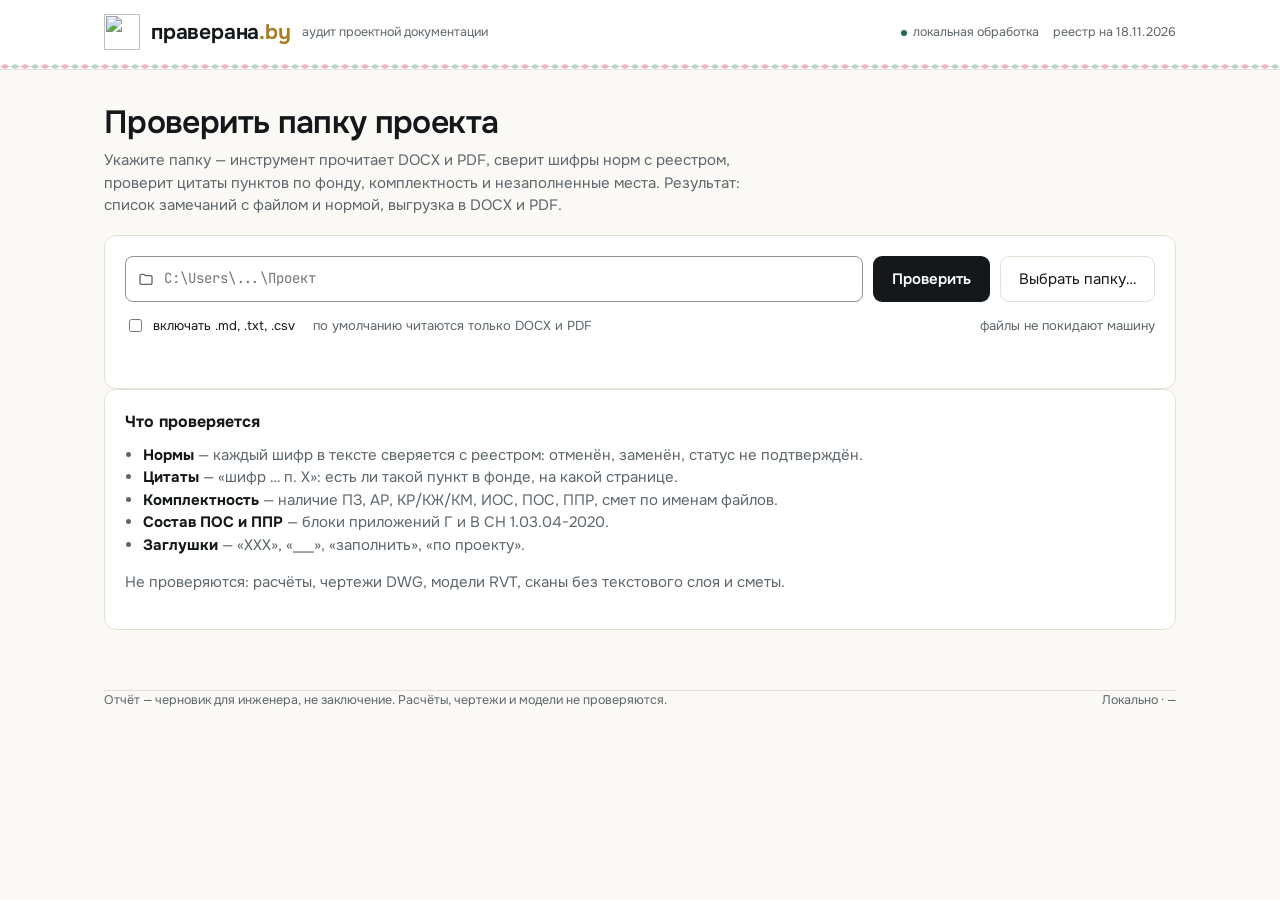
==== app/ui/index.html @ c0236869 "fix(ui): крупнее знак в шапке и подвале лендинга, в шапках /app и /review" ====
﻿<!DOCTYPE html>
<html lang="ru">
<head>
<meta charset="utf-8">
<meta name="viewport" content="width=device-width, initial-scale=1">
<title>Праверана.by — проверка папки проекта</title>
<link rel="icon" href="assets/logo/favicon.svg" type="image/svg+xml">
<link rel="stylesheet" href="assets/fonts/fonts.css">
<link rel="stylesheet" href="assets/tokens.css">
<style>
  *{box-sizing:border-box}
  html,body{margin:0}
  body{
    font:var(--t-body)/1.5 var(--font-text);
    color:var(--ink); background:var(--bg);
    -webkit-font-smoothing:antialiased;
  }
  .wrap{max-width:1120px;margin:0 auto;padding:0 24px}
  header.top{border-bottom:1px solid var(--line);background:var(--card);position:relative}
  header.top::after{
    content:"";display:block;height:5px;
    background-image:url("data:image/svg+xml;utf8,<svg xmlns='http://www.w3.org/2000/svg' width='20' height='5' viewBox='0 0 20 5'><path d='M5 0 L10 2.5 L5 5 L0 2.5Z' fill='%23c8102e'/><path d='M15 0 L20 2.5 L15 5 L10 2.5Z' fill='%2323694a'/></svg>");
    background-repeat:repeat-x;background-size:20px 5px;opacity:.3;
  }
  .top-in{display:flex;align-items:center;justify-content:space-between;height:64px;gap:16px}
  .brand{display:flex;align-items:center;gap:11px;font-weight:650;letter-spacing:-.01em}
  .brand .mark{width:36px;height:36px;flex:none}
  .brand .word{font-family:var(--serif);font-size:21px;letter-spacing:-.01em;line-height:1}
  .brand .tld{color:var(--gold)}
  .brand small{font-weight:400;color:var(--muted);font-size:12.5px;letter-spacing:0}
  .top-meta{color:var(--muted);font-size:12.5px;display:flex;gap:14px;align-items:center}
  .dot{width:6px;height:6px;border-radius:50%;background:var(--ok);display:inline-block;margin-right:6px}

  .lead{padding:34px 0 18px}
  h1{font-size:32px;line-height:1.16;margin:0 0 8px;letter-spacing:-.02em;font-weight:600;
     font-family:var(--serif)}
  .lead p{margin:0;color:var(--muted);max-width:64ch}

  .card{background:var(--card);border:1px solid var(--line);border-radius:12px;padding:20px}
  .search{display:flex;gap:10px;flex-wrap:wrap;align-items:stretch}
  .field{flex:1 1 420px;display:flex;align-items:center;gap:10px;border:1px solid var(--line-input);
         border-radius:var(--r-ctl);padding:0 12px;background:var(--surface)}
  .field:focus-within{border-color:var(--accent);box-shadow:0 0 0 3px var(--accent-soft)}
  .field svg{flex:none;color:var(--muted)}
  input[type=text]{flex:1;border:0;outline:0;padding:12px 0;font:14px/1.4 "JetBrains Mono", Consolas, ui-monospace, monospace;
                   color:var(--ink);background:transparent;min-width:0}
  button{font:inherit;cursor:pointer;border-radius:9px;border:1px solid transparent;padding:11px 18px;
         transition:background .15s, border-color .15s, color .15s}
  button:focus-visible{outline:2px solid var(--accent);outline-offset:2px}
  .btn-primary{background:var(--ink);color:#fff;font-weight:600}
  .btn-primary:hover{background:#000}
  .btn-primary[disabled],.btn-primary[aria-disabled="true"]{background:var(--disabled);cursor:default}
  .btn-ghost{background:#fff;border-color:var(--line);color:var(--ink)}
  .btn-ghost:hover{border-color:#c9c9c4}
  a.btn-ghost{display:inline-flex;align-items:center;justify-content:center;text-decoration:none;
              border:1px solid var(--line);border-radius:9px;padding:9px 14px;font-size:13px;
              color:var(--ink);background:#fff;min-width:64px}
  a.btn-ghost:hover{border-color:var(--accent);color:var(--accent)}
  .row-aux{display:flex;gap:18px;align-items:center;margin-top:14px;flex-wrap:wrap;
           color:var(--muted);font-size:13px}
  label.check{display:flex;gap:8px;align-items:center;cursor:pointer;color:var(--ink)}
  .hint{color:var(--muted)}
  .btn-link{background:none;border:0;color:var(--accent);padding:0;text-decoration:underline;
            text-underline-offset:2px;font-size:13px}

  .status{margin-top:12px;font-size:13px;color:var(--muted);min-height:20px}
  .status .bar{height:3px;background:var(--line);border-radius:2px;overflow:hidden;margin-top:8px}
  .status .bar i{display:block;height:100%;width:35%;background:var(--accent);
                 animation:slide 1.1s ease-in-out infinite}
  @keyframes slide{0%{margin-left:-35%}100%{margin-left:100%}}
  .alert{margin-top:14px;padding:12px 14px;border-radius:var(--r-ctl);background:var(--error-soft);
         border:1px solid var(--red-line);color:var(--red-ink);font-size:13.5px}
  .alert:empty{display:none}
  .sr-only{position:absolute;width:1px;height:1px;padding:0;margin:-1px;overflow:hidden;
           clip:rect(0 0 0 0);white-space:nowrap;border:0}
  .coverage{margin:0 0 14px;color:var(--muted);font-size:13px}
  .coverage b{color:var(--ink);font-weight:600}
  .table-wrap{overflow-x:auto;border-radius:var(--r-surface)}
  .table-wrap:focus-visible{outline:2px solid var(--accent);outline-offset:2px}
  .card ul{margin:0;padding-left:18px;color:var(--muted)}
  .card ul b{color:var(--ink)}

  .results{margin:26px 0 60px}
  .summary{display:grid;grid-template-columns:190px 1fr;gap:20px;align-items:stretch;
           background:var(--card);border:1px solid var(--line);border-radius:12px;padding:20px}
  .score{display:flex;flex-direction:column;justify-content:center;border-right:1px solid var(--line);
         padding-right:20px}
  .score b{font-size:44px;line-height:1;letter-spacing:-.03em}
  .score b span{font-size:18px;color:var(--muted);font-weight:500}
  .score small{color:var(--muted);margin-top:6px}
  .counts{display:grid;grid-template-columns:repeat(3,minmax(0,1fr));gap:12px;align-content:center}
  .chip{border:1px solid var(--line);border-radius:10px;padding:10px 12px;background:#fff}
  .chip span{display:block;font-size:12px;color:var(--muted);margin-bottom:2px}
  .chip strong{font-size:20px;letter-spacing:-.02em}
  .chip.error strong{color:var(--error)} .chip.warn strong{color:var(--warn)}
  .chip.info strong{color:var(--info)} .chip.ok strong{color:var(--ok)}

  .toolbar{display:flex;gap:10px;align-items:center;justify-content:space-between;margin:22px 0 10px;
           flex-wrap:wrap}
  .delta{margin-top:14px;background:var(--card);border:1px solid var(--line);border-radius:12px;
         padding:14px 16px;font-size:13.5px}
  .delta b{font-weight:650}
  .delta .up{color:var(--ok)} .delta .down{color:var(--error)}
  .delta details{margin-top:8px}
  .delta summary{cursor:pointer;color:var(--accent);font-size:13px}
  .delta ul{margin:8px 0 0;padding-left:18px;color:var(--muted);font-size:12.5px}
  .history{margin-top:10px;color:var(--muted);font-size:12.5px}
  .history span{margin-right:14px;white-space:nowrap}
  .history b{color:var(--ink);font-weight:600}  .filters{display:flex;gap:6px;flex-wrap:wrap}
  .filter{border:1px solid var(--line);background:#fff;border-radius:999px;padding:8px 14px;font-size:13px;min-height:var(--h-chip);
          color:var(--muted)}
  .filter[aria-pressed=true]{background:var(--ink);color:#fff;border-color:var(--ink)}
  .tools{display:flex;gap:10px;align-items:center}
  .searchbox{border:1px solid var(--line);border-radius:9px;padding:8px 12px;background:#fff;width:240px;
             font-size:var(--t-sm);line-height:1.4;font-family:var(--font-text);color:var(--ink)}
  .searchbox:focus{outline:0;border-color:var(--accent);box-shadow:0 0 0 3px var(--accent-soft)}

  table{width:100%;border-collapse:collapse;background:var(--card);border:1px solid var(--line);
        border-radius:12px;overflow:hidden}
  thead th{position:sticky;top:0;background:#f6f6f3;text-align:left;font-size:12px;font-weight:650;
           letter-spacing:.02em;text-transform:uppercase;color:var(--muted);padding:10px 12px;
           border-bottom:1px solid var(--line)}
  tbody td{padding:11px 12px;border-bottom:1px solid #f0f0ed;vertical-align:top;font-size:13.5px}
  tbody tr:last-child td{border-bottom:0}
  tbody tr:hover{background:#fcfcfa}
  .lvl{display:inline-block;font-size:11.5px;font-weight:650;padding:2px 8px;border-radius:999px;
       white-space:nowrap}
  .lvl.error{background:var(--error-soft);color:var(--error)}
  .lvl.warn{background:var(--warn-soft);color:var(--warn)}
  .lvl.info{background:var(--info-soft);color:var(--info)}
  .file{font:12.5px/1.45 "JetBrains Mono", Consolas, ui-monospace, monospace;color:#3a3f46;word-break:break-all}
  .cat{color:var(--muted);font-size:12.5px;white-space:nowrap}
  .norm{font:12.5px/1.45 "JetBrains Mono", Consolas, ui-monospace, monospace;color:var(--accent)}
  .act{color:var(--muted);font-size:12.5px}
  .empty{background:var(--card);border:1px dashed var(--line);border-radius:12px;padding:22px;
         color:var(--muted)}
  .empty h3{margin:0 0 8px;font-size:15px;color:var(--ink)}
  .empty ul{margin:0;padding-left:18px}
  .empty li{margin:4px 0}

  footer{border-top:1px solid var(--line);color:var(--muted);font-size:12.5px;padding:18px 0 30px;
         display:flex;justify-content:space-between;gap:16px;flex-wrap:wrap}
  .hide{display:none !important}
  @media (prefers-reduced-motion: reduce){ .status .bar i{animation:none;width:100%;opacity:.4} }
  @media (max-width:760px){
    .summary{grid-template-columns:1fr}
    .score{border-right:0;border-bottom:1px solid var(--line);padding:0 0 14px}
    .counts{grid-template-columns:1fr 1fr}
    h1{font-size:24px}
  }
</style>
</head>
<body>
<header class="top">
  <div class="wrap top-in">
    <div class="brand">
      <img class="mark" src="../assets/logo/png/mark.png" alt="" width="30" height="30">
      <span class="word">праверана<span class="tld">.by</span></span>
      <small>аудит проектной документации</small>
    </div>
    <div class="top-meta">
      <span><i class="dot"></i>локальная обработка</span>
      <span>реестр на 18.11.2026</span>
    </div>
  </div>
</header>

<main class="wrap">
  <section class="lead">
    <h1>Проверить папку проекта</h1>
    <p>Укажите папку — инструмент прочитает DOCX и PDF, сверит шифры норм с реестром, проверит
       цитаты пунктов по фонду, комплектность и незаполненные места. Результат: список замечаний
       с файлом и нормой, выгрузка в DOCX и PDF.</p>
  </section>

  <section class="card" aria-label="Запуск проверки">
    <div class="search">
      <div class="field">
        <svg width="16" height="16" viewBox="0 0 24 24" fill="none" stroke="currentColor" stroke-width="2"
             aria-hidden="true"><path d="M3 7a2 2 0 0 1 2-2h4l2 2h8a2 2 0 0 1 2 2v9a2 2 0 0 1-2 2H5a2 2 0 0 1-2-2z"/></svg>
        <input id="path" type="text" spellcheck="false" autocomplete="off"
               placeholder="C:\Users\...\Проект" aria-label="Путь к папке проекта">
      </div>
      <button class="btn-primary" id="run">Проверить</button>
      <button class="btn-ghost" id="pick">Выбрать папку…</button>
      <input id="files" type="file" webkitdirectory directory multiple class="hide">
    </div>
    <div class="row-aux">
      <label class="check"><input id="text" type="checkbox"> включать .md, .txt, .csv</label>
      <span class="hint" id="hint">по умолчанию читаются только DOCX и PDF</span>
      <span style="flex:1"></span>
      <span class="hint">файлы не покидают машину</span>
    </div>
    <div class="status" id="status" aria-live="polite"></div>
    <div class="alert" id="alert" role="alert"></div>
  </section>

  <section class="results hide" id="results" aria-labelledby="results-h">
    <h2 class="sr-only" id="results-h" tabindex="-1">Результаты проверки</h2>
    <div class="summary">
      <div class="score" id="score-block">
        <b><span id="score">—</span><span> / 10</span></b>
        <small id="verdict">оценка</small>
      </div>
      <div class="counts">
        <div class="chip error"><span>Ошибки</span><strong id="c-error">0</strong></div>
        <div class="chip warn"><span>Предупреждения</span><strong id="c-warn">0</strong></div>
        <div class="chip info"><span>Примечания</span><strong id="c-info">0</strong></div>
      </div>
    </div>

    <p class="coverage" id="coverage"></p>

    <div class="delta hide" id="delta"></div>

    <div class="toolbar">
      <div class="filters" role="group" aria-label="Фильтр по уровню">
        <button class="filter" data-filter="all" aria-pressed="true">Все <span id="n-all"></span></button>
        <button class="filter" data-filter="error" aria-pressed="false">Ошибки <span id="n-error"></span></button>
        <button class="filter" data-filter="warn" aria-pressed="false">Предупреждения <span id="n-warn"></span></button>
        <button class="filter" data-filter="info" aria-pressed="false">Примечания <span id="n-info"></span></button>
      </div>
      <div class="tools">
        <input class="searchbox" id="q" type="search" placeholder="Поиск по замечаниям" aria-label="Поиск по замечаниям">
        <a class="btn-ghost" id="dl-marked" href="#" download title="Копии DOCX с комментариями Word">Разметка (ZIP)</a>
        <a class="btn-ghost" id="dl-docx" href="#" download aria-label="Скачать отчёт DOCX">Отчёт DOCX</a>
        <a class="btn-ghost" id="dl-pdf" href="#" download aria-label="Скачать отчёт PDF">Отчёт PDF</a>
      </div>
    </div>

    <div class="table-wrap" role="region" aria-label="Таблица замечаний" tabindex="0">
    <table id="tbl">
      <thead>
        <tr>
          <th style="width:88px">Уровень</th>
          <th style="width:120px">Категория</th>
          <th style="width:250px">Где</th>
          <th>Замечание</th>
          <th style="width:190px">Норма</th>
          <th style="width:200px">Действие</th>
        </tr>
      </thead>
      <tbody id="tbody"></tbody>
    </table>
    <div class="empty hide" id="noresults">По выбранным фильтрам ничего не найдено.</div>
  </section>

  <section class="card" id="intro" style="margin-bottom:60px">
    <h2 style="margin:0 0 10px;font-size:var(--t-h3)">Что проверяется</h2>
    <ul>
      <li><b>Нормы</b> — каждый шифр в тексте сверяется с реестром: отменён, заменён, статус не подтверждён.</li>
      <li><b>Цитаты</b> — «шифр … п. X»: есть ли такой пункт в фонде, на какой странице.</li>
      <li><b>Комплектность</b> — наличие ПЗ, АР, КР/КЖ/КМ, ИОС, ПОС, ППР, смет по именам файлов.</li>
      <li><b>Состав ПОС и ППР</b> — блоки приложений Г и В СН 1.03.04-2020.</li>
      <li><b>Заглушки</b> — «ХХХ», «___», «заполнить», «по проекту».</li>
    </ul>
    <p class="hint">Не проверяются: расчёты, чертежи DWG, модели RVT, сканы без текстового слоя и сметы.</p>
  </section>

  <footer class="wrap" style="padding-left:0;padding-right:0">
    <span>Отчёт — черновик для инженера, не заключение. Расчёты, чертежи и модели не проверяются.</span>
    <span>Локально · <span id="meta-line">—</span></span>
  </footer>
</main>

<script>
const $ = (id) => document.getElementById(id);
let job = null, result = null, filter = 'all', query = '';

const fmt = (n) => new Intl.NumberFormat('ru-RU').format(n);

function setStatus(text, busy) {
  const el = $('status');
  el.innerHTML = text ? `${text}${busy ? '<div class="bar"><i></i></div>' : ''}` : '';
}

function showError(msg) {
  $('alert').textContent = msg;
}
function clearError() { $('alert').textContent = ''; }

let netErrors = 0;

async function start() {
  if ($('run').getAttribute('aria-disabled') === 'true') return;
  const path = $('path').value.trim();
  const input = $('path');
  if (!path) {
    input.setAttribute('aria-invalid', 'true');
    input.setAttribute('aria-describedby', 'alert');
    showError('Укажите путь к папке проекта или выберите её кнопкой «Выбрать папку…».');
    input.focus();
    return;
  }
  input.removeAttribute('aria-invalid');
  clearError();
  netErrors = 0;
  $('results').classList.add('hide');
  $('intro').classList.add('hide');
  $('run').setAttribute('aria-disabled', 'true');
  setStatus('Читаю документы и сверяю с реестром…', true);
  try {
    const res = await fetch('/api/audit', {
      method: 'POST', headers: {'Content-Type': 'application/json'},
      body: JSON.stringify({path, include_text: $('text').checked})
    });
    if (!res.ok) throw new Error((await res.json()).detail || 'Сервер не принял запрос. Проверьте путь и повторите.');
    job = (await res.json()).job;
    localStorage.setItem('audit-path', path);
    poll();
  } catch (e) {
    $('run').removeAttribute('aria-disabled');
    setStatus('');
    showError(e.message);
  }
}

async function poll() {
  try {
    const res = await fetch(`/api/audit/${job}`);
    const data = await res.json();
    if (!data.state) {
      throw new Error('Задача потеряна — сервер перезапускался. Запустите проверку заново.');
    }
    if (data.state === 'done') {
      result = data.result;
      render();
      $('run').removeAttribute('aria-disabled');
      const s = result.summary;
      setStatus(`Готово: оценка ${String(s.score).replace('.', ',')}, ошибок ${s.error}, `
        + `предупреждений ${s.warn}, примечаний ${s.info}.`);
      $('results-h').focus();
      return;
    }
    if (data.state === 'error') throw new Error(friendly(data.error));
    netErrors = 0;
    setTimeout(poll, 600);
  } catch (e) {
    if (e instanceof TypeError && ++netErrors < 3) { setTimeout(poll, 800); return; }
    $('run').removeAttribute('aria-disabled');
    setStatus('');
    showError(e.message === 'Failed to fetch'
      ? 'Сервер не отвечает. Проверьте, что приложение запущено, и повторите.'
      : e.message);
  }
}

function friendly(text) {
  const t = String(text || '');
  if (/PermissionError|WinError 5|Access is denied/i.test(t)) {
    return 'Нет доступа к папке. Проверьте права или выберите другую папку.';
  }
  if (/No such file|не найден/i.test(t)) return 'Папка не найдена. Проверьте путь.';
  return t || 'Не удалось выполнить проверку.';
}

function render() {
  const s = result.summary, m = result.meta;
  $('score').textContent = String(s.score).replace('.', ',');
  $('verdict').textContent = s.score >= 8 ? 'пригодно к проверке'
    : s.score >= 5 ? 'требуются исправления' : 'существенные дефекты';
  $('c-error').textContent = s.error;
  $('c-warn').textContent = s.warn;
  $('c-info').textContent = s.info;
  $('n-all').textContent = result.findings.length;
  $('n-error').textContent = s.error;
  $('n-warn').textContent = s.warn;
  $('n-info').textContent = s.info;
  $('meta-line').textContent =
    `${m.files_scanned} док. · ${m.size_mb} МБ · ${m.duration_s} с`;

  const skipped = m.skipped || 0;
  const errorsCount = (result.errors || []).length;
  let coverage = `Прочитано файлов: <b>${m.files_scanned}</b> из ${m.files_total}.`;
  if (skipped) coverage += ` Пропущено без чтения: ${skipped} (чертежи, модели, архивы).`;
  if (errorsCount) coverage += ` Не удалось прочитать: ${errorsCount}.`;
  coverage += ' Сканы без текстового слоя не проверяются.';
  $('coverage').innerHTML = coverage;

  $('dl-docx').href = `/api/report/${job}.docx`;
  $('dl-pdf').href = `/api/report/${job}.pdf`;
  $('dl-marked').href = `/api/marked/${job}.zip`;
  renderDynamics();
  $('results').classList.remove('hide');
  $('intro').classList.add('hide');
  drawRows();
}

function signed(x) {
  const v = Math.round(x * 10) / 10;
  return (v > 0 ? '+' : '') + String(v).replace('.', ',');
}

function renderDynamics() {
  const box = $('delta');
  const h = result.history || {};
  const prev = h.previous;
  parts = [];
  if (prev) {
    const d = prev.delta;
    const cls = (x, invert) => (x === 0 ? '' : (x > 0) === !!invert ? 'up' : 'down');
    parts.push(`<b>Динамика с прогоном ${prev.old_date || 'ранее'}:</b> `
      + `оценка ${String(prev.old_score).replace('.', ',')} → ${String(prev.new_score).replace('.', ',')} `
      + `<span class="${cls(d.score, true)}">(${signed(d.score)})</span> · `
      + `ошибки <span class="${cls(d.error)}">${signed(d.error)}</span> · `
      + `предупреждения <span class="${cls(d.warn)}">${signed(d.warn)}</span> · `
      + `инфо <span class="${cls(d.info)}">${signed(d.info)}</span>`);
    if (prev.fixed.length || prev.added.length) {
      const fixed = prev.fixed.slice(0, 8).map(f => `<li>исправлено: ${esc(f.message)}${f.norm ? ' — ' + esc(f.norm) : ''}</li>`).join('');
      const added = prev.added.slice(0, 8).map(f => `<li>новое: ${esc(f.message)}${f.norm ? ' — ' + esc(f.norm) : ''}</li>`).join('');
      parts.push(`<details><summary>Исправлено ${prev.fixed_count ?? prev.fixed.length} · появилось ${prev.added_count ?? prev.added.length}</summary>`
        + `<ul>${fixed}${added}</ul></details>`);
    }
    if (prev.scope_changed) {
      parts.push(`<div class="history">Состав выборки изменился: было ${prev.files_old} документов, стало ${prev.files_new}. Сравнение по числу замечаний в этом случае условное.</div>`);
    }
  }
  if (h.runs && h.runs.length) {
    parts.push('<div class="history">Прогоны: ' + h.runs.map(r =>
      `<span>${r.date} — <b>${String(r.score).replace('.', ',')}</b> (${r.error}/${r.warn}/${r.info})</span>`
    ).join('') + '</div>');
  }
  if (!parts.length) { box.classList.add('hide'); box.innerHTML = ''; return; }
  box.innerHTML = parts.join('');
  box.classList.remove('hide');
}

function drawRows() {
  const body = $('tbody');
  body.innerHTML = '';
  const rows = result.findings.filter(f =>
    (filter === 'all' || f.severity === filter) &&
    (!query || (f.message + ' ' + f.file + ' ' + f.norm + ' ' + f.category).toLowerCase()
      .includes(query.toLowerCase())));
  $('noresults').classList.toggle('hide', rows.length > 0);
  if (!rows.length) {
    $('noresults').textContent = rows.length === 0 && !result.findings.length
      ? 'Выполненные проверки замечаний не выявили. Это не заключение экспертизы.'
      : 'По выбранным фильтрам ничего не найдено. Сбросьте фильтр или измените запрос.';
  }
  for (const f of rows) {
    const tr = document.createElement('tr');
    const label = f.severity === 'error' ? 'Ошибка'
      : f.severity === 'warn' ? 'Предупр.' : 'Прим.';
    const isDocx = /\.docx$/i.test(f.file || '');
    const place = f.page ? `${isDocx ? 'фрагм.' : 'стр.'} ${f.page}` : '';
    const where = f.file === '—' ? 'комплект проекта' : f.file + (place ? `, ${place}` : '');
    tr.innerHTML = `
      <td><span class="lvl ${f.severity}">${label}</span></td>
      <td class="cat">${esc(f.category)}</td>
      <td class="file">${esc(where)}</td>
      <td>${esc(f.message)}</td>
      <td class="norm">${esc(f.norm || '—')}</td>
      <td class="act">${esc(f.action || '—')}</td>`;
    body.appendChild(tr);
  }
}

function esc(s) {
  return String(s).replace(/[&<>"']/g, (c) => ({'&':'&amp;','<':'&lt;','>':'&gt;','"':'&quot;',"'":'&#39;'}[c]));
}

$('run').addEventListener('click', start);
$('path').addEventListener('keydown', (e) => { if (e.key === 'Enter') start(); });
$('pick').addEventListener('click', () => $('files').click());

$('files').addEventListener('change', async (ev) => {
  const files = ev.target.files;
  if (!files.length) return;
  clearError();
  $('results').classList.add('hide');
  $('run').setAttribute('aria-disabled', 'true');
  setStatus(`Загружаю ${files.length} файлов во временную папку…`, true);
  const fd = new FormData();
  for (const f of files) fd.append('files', f, f.webkitRelativePath || f.name);
  fd.append('include_text', $('text').checked ? 'true' : 'false');
  try {
    const res = await fetch('/api/upload', {method: 'POST', body: fd});
    if (!res.ok) throw new Error((await res.json()).detail || 'Не удалось загрузить файлы. Попробуйте ещё раз.');
    const data = await res.json();
    job = data.job;
    setStatus('Читаю документы и сверяю с реестром…', true);
    poll();
  } catch (e) {
    $('run').removeAttribute('aria-disabled');
    setStatus('');
    showError(e.message);
  }
});

// выгрузки: проверяем ответ и объясняем сбой вместо страницы сервера
for (const [id, what] of [['dl-docx', 'DOCX'], ['dl-pdf', 'PDF'], ['dl-marked', 'разметку']]) {
  $(id).addEventListener('click', async (ev) => {
    if (!job) { ev.preventDefault(); showError('Сначала выполните проверку.'); return; }
    const href = $(id).getAttribute('href') || '';
    if (!href || href === '#') { ev.preventDefault(); return; }
    ev.preventDefault();
    clearError();
    try {
      const res = await fetch(href, {method: 'GET'});
      if (!res.ok) {
        const data = await res.json().catch(() => ({}));
        throw new Error(data.detail || (id === 'dl-pdf'
          ? 'Не удалось собрать PDF. Скачайте отчёт DOCX.'
          : `Не удалось подготовить ${what}. Повторите позже.`));
      }
      const blob = await res.blob();
      const a = document.createElement('a');
      a.href = URL.createObjectURL(blob);
      a.download = res.headers.get('content-disposition')?.match(/filename="?([^";]+)/i)?.[1]
        || `praverana-${what}.bin`;
      document.body.appendChild(a);
      a.click();
      a.remove();
      URL.revokeObjectURL(a.href);
    } catch (e) {
      showError(e.message);
    }
  });
}

document.querySelectorAll('.filter').forEach(btn => {
  btn.addEventListener('click', () => {
    document.querySelectorAll('.filter').forEach(b => b.setAttribute('aria-pressed', 'false'));
    btn.setAttribute('aria-pressed', 'true');
    filter = btn.dataset.filter;
    drawRows();
  });
});
$('q').addEventListener('input', (e) => { query = e.target.value.trim(); drawRows(); });

const saved = localStorage.getItem('audit-path');
const params = new URLSearchParams(location.search);
const qPath = params.get('path');
const qJob = params.get('job');
if (qJob) {
  job = qJob;
  fetch(`/api/audit/${job}`).then(r => r.json()).then(data => {
    if (data.state === 'done') { result = data.result; render(); }
  });
} else if (qPath) {
  $('path').value = qPath;
  if (params.get('text') === '1') $('text').checked = true;
  if (params.get('autorun') === '1') setTimeout(start, 60);
} else if (saved) {
  $('path').value = saved;
}
</script>
</body>
</html>
---- app/ui/assets/fonts/fonts.css ----
/* Праверана.by — локальные шрифты (OFL): Onest (variable) + JetBrains Mono.
   Файлы лежат рядом, внешние запросы не выполняются. */

@font-face {
  font-family: "Onest";
  font-style: normal;
  font-weight: 100 900;
  font-display: swap;
  src: url("cyrillic-wght-normal.woff2") format("woff2-variations");
  unicode-range: U+0301, U+0400-045F, U+0490-0491, U+04B0-04B1, U+2116;
}
@font-face {
  font-family: "Onest";
  font-style: normal;
  font-weight: 100 900;
  font-display: swap;
  src: url("cyrillic-ext-wght-normal.woff2") format("woff2-variations");
  unicode-range: U+0460-052F, U+1C80-1C88, U+20B4, U+2DE0-2DFF, U+A640-A69F, U+FE2E-FE2F;
}
@font-face {
  font-family: "Onest";
  font-style: normal;
  font-weight: 100 900;
  font-display: swap;
  src: url("latin-wght-normal.woff2") format("woff2-variations");
  unicode-range: U+0000-00FF, U+0131, U+0152-0153, U+02BB-02BC, U+02C6, U+02DA, U+02DC,
                 U+0304, U+0308, U+0329, U+2000-206F, U+20AC, U+2122, U+2191, U+2193,
                 U+2212, U+2215, U+FEFF, U+FFFD;
}
@font-face {
  font-family: "Onest";
  font-style: normal;
  font-weight: 100 900;
  font-display: swap;
  src: url("latin-ext-wght-normal.woff2") format("woff2-variations");
  unicode-range: U+0100-02BA, U+02BD-02C5, U+02C7-02CC, U+02CE-02D7, U+02DD-02FF, U+0304,
                 U+0308, U+0329, U+1D00-1DBF, U+1E00-1E9F, U+1EF2-1EFF, U+2020, U+20A0-20AB,
                 U+20AD-20C0, U+2113, U+2C60-2C7F, U+A720-A7FF;
}

@font-face {
  font-family: "JetBrains Mono";
  font-style: normal;
  font-weight: 400;
  font-display: swap;
  src: url("cyrillic-400-normal.woff2") format("woff2");
  unicode-range: U+0301, U+0400-045F, U+0490-0491, U+04B0-04B1, U+2116;
}
@font-face {
  font-family: "JetBrains Mono";
  font-style: normal;
  font-weight: 500;
  font-display: swap;
  src: url("cyrillic-500-normal.woff2") format("woff2");
  unicode-range: U+0301, U+0400-045F, U+0490-0491, U+04B0-04B1, U+2116;
}
@font-face {
  font-family: "JetBrains Mono";
  font-style: normal;
  font-weight: 400;
  font-display: swap;
  src: url("latin-400-normal.woff2") format("woff2");
  unicode-range: U+0000-00FF, U+0131, U+0152-0153, U+02BB-02BC, U+02C6, U+02DA, U+02DC,
                 U+0304, U+0308, U+0329, U+2000-206F, U+20AC, U+2122, U+2191, U+2193,
                 U+2212, U+2215, U+FEFF, U+FFFD;
}
@font-face {
  font-family: "JetBrains Mono";
  font-style: normal;
  font-weight: 500;
  font-display: swap;
  src: url("latin-500-normal.woff2") format("woff2");
  unicode-range: U+0000-00FF, U+0131, U+0152-0153, U+02BB-02BC, U+02C6, U+02DA, U+02DC,
                 U+0304, U+0308, U+0329, U+2000-206F, U+20AC, U+2122, U+2191, U+2193,
                 U+2212, U+2215, U+FEFF, U+FFFD;
}
---- app/ui/assets/tokens.css ----
﻿/* Праверана.by — единые токены для лендинга (/) и инструмента (/app).
   Значения — из docs/SYSTEM.md; контрасты текста посчитаны по WCAG AA. */

:root {
  /* поверхность */
  --paper: #faf9f5;
  --surface: #ffffff;
  --surface-sunk: #f6f6f3;

  /* линии */
  --line: #e4e0d6;
  --line-soft: #f0f0ed;
  --line-strong: #c9c9c4;

  /* текст */
  --ink: #15181a;
  --ink-2: #3a3f46;
  --muted: #5d666b;
  --disabled: #b9bdbd;

  /* бренд */
  --gold: #a97c22;        /* только графика и знак */
  --gold-text: #8a5f14;   /* золото как текст, 5,35:1 на бумаге */
  --gold-soft: #f6efdf;
  --red: #c8102e;
  --red-soft: #fbeaec;
  --red-ink: #6b1d18;
  --red-line: #eed6d3;
  --green: #23694a;
  --green-soft: #e9f2ec;
  --slate: #3a4a5a;       /* уровень «примечание»: нейтраль, не бренд */
  --slate-soft: #eef1f4;

  /* фокус */
  --focus: #f1efe8;
  --ring: 0 0 0 3px var(--focus);

  /* шрифты */
  --font-display: "Onest", "Segoe UI", system-ui, sans-serif;
  --font-text: "Onest", "Segoe UI", system-ui, sans-serif;
  --font-mono: "JetBrains Mono", Consolas, ui-monospace, monospace;

  /* шкала кеглей */
  --t-xs: 12px;
  --t-sm: 13px;
  --t-body: 15px;
  --t-h3: 16px;
  --t-metric: 20px;
  --t-h2: 22px;
  --t-h1: 32px;
  --t-score: 44px;

  /* отступы */
  --sp-1: 4px;
  --sp-2: 8px;
  --sp-3: 12px;
  --sp-4: 16px;
  --sp-5: 24px;
  --sp-6: 32px;

  /* радиусы */
  --r-ctl: 8px;
  --r-surface: 12px;
  --r-media: 20px;
  --r-pill: 999px;

  /* высоты контролов */
  --h-ctl: 40px;
  --h-cta: 44px;
  --h-chip: 32px;

  /* семантика уровней */
  --sev-error: var(--red);
  --sev-error-soft: var(--red-soft);
  --sev-warn: var(--gold-text);
  --sev-warn-soft: var(--gold-soft);
  --sev-info: var(--slate);
  --sev-info-soft: var(--slate-soft);
  --sev-ok: var(--green);
  --sev-ok-soft: var(--green-soft);

  /* псевдонимы приложения */
  --serif: var(--font-display);
  --sans: var(--font-text);
  --mono: var(--font-mono);
  --line-input: #8a8f94;
  --bg: var(--paper);
  --card: var(--surface);
  --accent: var(--ink);
  --accent-soft: var(--focus);
  --error: var(--sev-error);
  --error-soft: var(--sev-error-soft);
  --warn: var(--sev-warn);
  --warn-soft: var(--sev-warn-soft);
  --info: var(--sev-info);
  --info-soft: var(--sev-info-soft);
  --ok: var(--sev-ok);
  --ok-soft: var(--sev-ok-soft);

  /* псевдонимы кита (лендинг) */
  --p-bg: var(--paper);
  --p-surface: var(--surface);
  --p-ink: var(--ink);
  --p-muted: var(--muted);
  --p-accent: var(--gold-text);
  --p-accent-ink: var(--paper);
  --p-action: var(--ink);
  --p-action-ink: var(--paper);
  --p-inv-bg: var(--ink);
  --p-inv-surface: #222526;
  --p-inv-ink: var(--paper);
  --p-inv-muted: #a5a6a3;
  --p-inv-accent: #d9a441;
  --p-inv-accent-ink: var(--ink);
  --p-inv-action: #d9a441;
  --p-inv-action-ink: var(--ink);
  --display-weight: 500;
  --display-tracking: -0.035em;
  --display-tracking-xl: -0.04em;
}
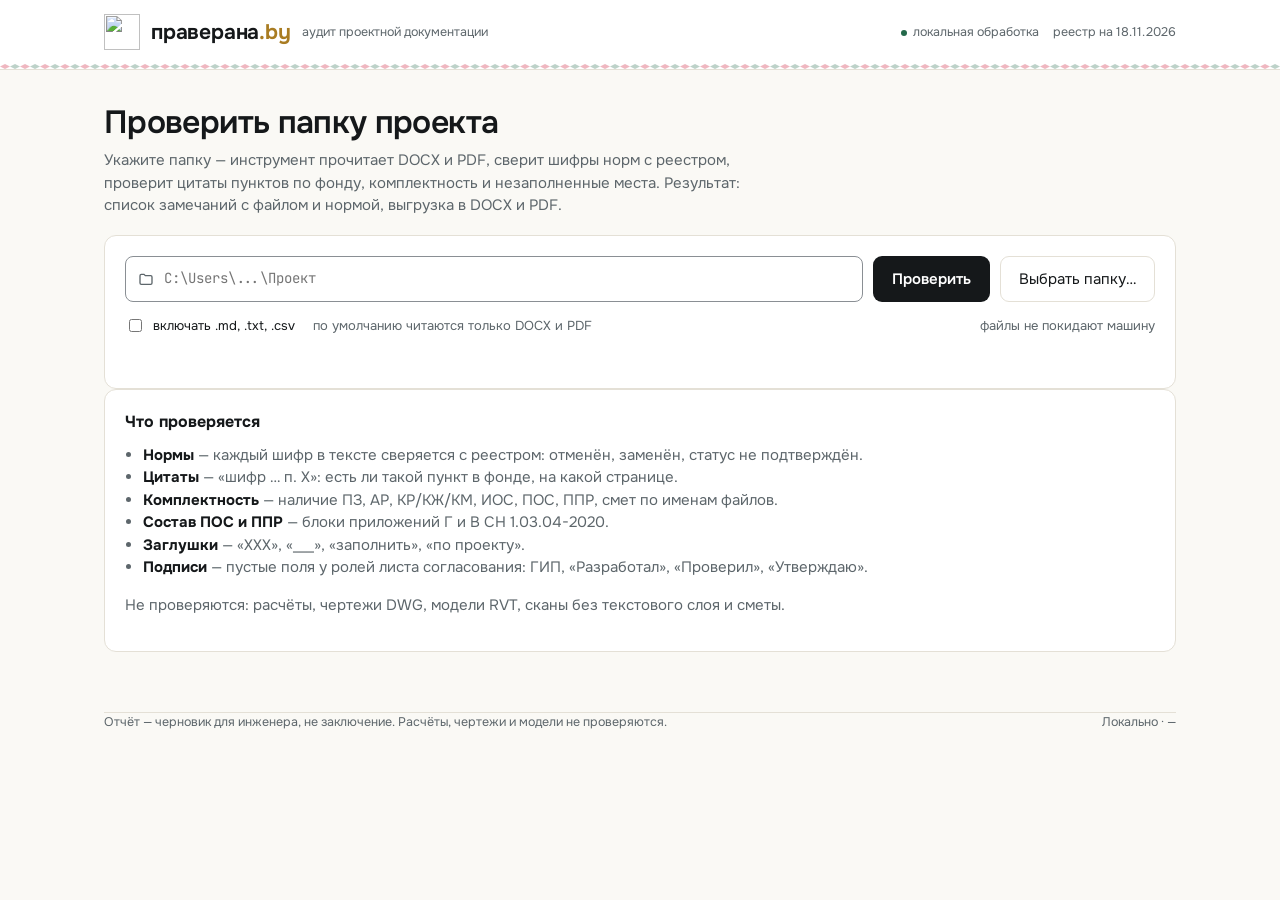
==== commit 60e2f9a7: "feat(engine): проверка подписей листа согласования (#65)" ====
--- a/app/ui/index.html
+++ b/app/ui/index.html
@@ -4,7 +4,14 @@
 <meta charset="utf-8">
 <meta name="viewport" content="width=device-width, initial-scale=1">
 <title>Праверана.by — проверка папки проекта</title>
-<link rel="icon" href="assets/logo/favicon.svg" type="image/svg+xml">
+<link rel="icon" type="image/svg+xml" href="/assets/logo/favicon.svg">
+<link rel="icon" href="/assets/icons/favicon.ico" sizes="any">
+<link rel="icon" type="image/png" sizes="32x32" href="/assets/icons/favicon-32.png">
+<link rel="icon" type="image/png" sizes="16x16" href="/assets/icons/favicon-16.png">
+<link rel="apple-touch-icon" href="/assets/icons/apple-touch-icon-180.png">
+<link rel="mask-icon" href="/assets/icons/safari-pinned-tab.svg" color="#15181A">
+<link rel="manifest" href="/manifest.webmanifest">
+<meta name="theme-color" content="#FAF9F5">
 <link rel="stylesheet" href="assets/fonts/fonts.css">
 <link rel="stylesheet" href="assets/tokens.css">
 <style>
@@ -230,14 +237,15 @@
 
     <div class="table-wrap" role="region" aria-label="Таблица замечаний" tabindex="0">
     <table id="tbl">
+      <caption class="sr-only">Замечания аудита: уровень, категория, где, замечание, норма, действие</caption>
       <thead>
         <tr>
-          <th style="width:88px">Уровень</th>
-          <th style="width:120px">Категория</th>
-          <th style="width:250px">Где</th>
-          <th>Замечание</th>
-          <th style="width:190px">Норма</th>
-          <th style="width:200px">Действие</th>
+          <th scope="col" style="width:88px">Уровень</th>
+          <th scope="col" style="width:120px">Категория</th>
+          <th scope="col" style="width:250px">Где</th>
+          <th scope="col">Замечание</th>
+          <th scope="col" style="width:190px">Норма</th>
+          <th scope="col" style="width:200px">Действие</th>
         </tr>
       </thead>
       <tbody id="tbody"></tbody>
@@ -253,6 +261,7 @@
       <li><b>Комплектность</b> — наличие ПЗ, АР, КР/КЖ/КМ, ИОС, ПОС, ППР, смет по именам файлов.</li>
       <li><b>Состав ПОС и ППР</b> — блоки приложений Г и В СН 1.03.04-2020.</li>
       <li><b>Заглушки</b> — «ХХХ», «___», «заполнить», «по проекту».</li>
+      <li><b>Подписи</b> — пустые поля у ролей листа согласования: ГИП, «Разработал», «Проверил», «Утверждаю».</li>
     </ul>
     <p class="hint">Не проверяются: расчёты, чертежи DWG, модели RVT, сканы без текстового слоя и сметы.</p>
   </section>
@@ -357,7 +366,8 @@
 function render() {
   const s = result.summary, m = result.meta;
   $('score').textContent = String(s.score).replace('.', ',');
-  $('verdict').textContent = s.score >= 8 ? 'пригодно к проверке'
+  $('verdict').textContent = (m.files_scanned || 0) === 0 ? 'документы не прочитаны'
+    : s.score >= 8 ? 'пригодно к проверке'
     : s.score >= 5 ? 'требуются исправления' : 'существенные дефекты';
   $('c-error').textContent = s.error;
   $('c-warn').textContent = s.warn;
@@ -370,9 +380,12 @@
     `${m.files_scanned} док. · ${m.size_mb} МБ · ${m.duration_s} с`;
 
   const skipped = m.skipped || 0;
+  const unsupported = m.unsupported ?? skipped;
+  const omitted = m.limit_omitted || 0;
   const errorsCount = (result.errors || []).length;
   let coverage = `Прочитано файлов: <b>${m.files_scanned}</b> из ${m.files_total}.`;
-  if (skipped) coverage += ` Пропущено без чтения: ${skipped} (чертежи, модели, архивы).`;
+  if (unsupported) coverage += ` Пропущено по формату: ${unsupported} (чертежи, модели, архивы).`;
+  if (omitted) coverage += ` Не прочитано из-за предела файлов: ${omitted}.`;
   if (errorsCount) coverage += ` Не удалось прочитать: ${errorsCount}.`;
   coverage += ' Сканы без текстового слоя не проверяются.';
   $('coverage').innerHTML = coverage;
@@ -417,7 +430,7 @@
   }
   if (h.runs && h.runs.length) {
     parts.push('<div class="history">Прогоны: ' + h.runs.map(r =>
-      `<span>${r.date} — <b>${String(r.score).replace('.', ',')}</b> (${r.error}/${r.warn}/${r.info})</span>`
+      `<span>${r.date} — <b>${String(r.score).replace('.', ',')}</b> (${r.error}/${r.warn}/${r.info})${r.source === 'upload' ? ' · браузер' : ''}</span>`
     ).join('') + '</div>');
   }
   if (!parts.length) { box.classList.add('hide'); box.innerHTML = ''; return; }
@@ -442,8 +455,8 @@
     const tr = document.createElement('tr');
     const label = f.severity === 'error' ? 'Ошибка'
       : f.severity === 'warn' ? 'Предупр.' : 'Прим.';
-    const isDocx = /\.docx$/i.test(f.file || '');
-    const place = f.page ? `${isDocx ? 'фрагм.' : 'стр.'} ${f.page}` : '';
+    const isPdf = /\.pdf$/i.test(f.file || '');
+    const place = f.page ? `${isPdf ? 'стр.' : 'фрагм.'} ${f.page}` : '';
     const where = f.file === '—' ? 'комплект проекта' : f.file + (place ? `, ${place}` : '');
     tr.innerHTML = `
       <td><span class="lvl ${f.severity}">${label}</span></td>
@@ -507,8 +520,9 @@
       const blob = await res.blob();
       const a = document.createElement('a');
       a.href = URL.createObjectURL(blob);
+      const ext = { 'dl-docx': 'docx', 'dl-pdf': 'pdf', 'dl-marked': 'zip' }[id] || 'bin';
       a.download = res.headers.get('content-disposition')?.match(/filename="?([^";]+)/i)?.[1]
-        || `praverana-${what}.bin`;
+        || `praverana-${what}.${ext}`;
       document.body.appendChild(a);
       a.click();
       a.remove();
@@ -555,3 +569,6 @@
 
 
 
+
+
+
